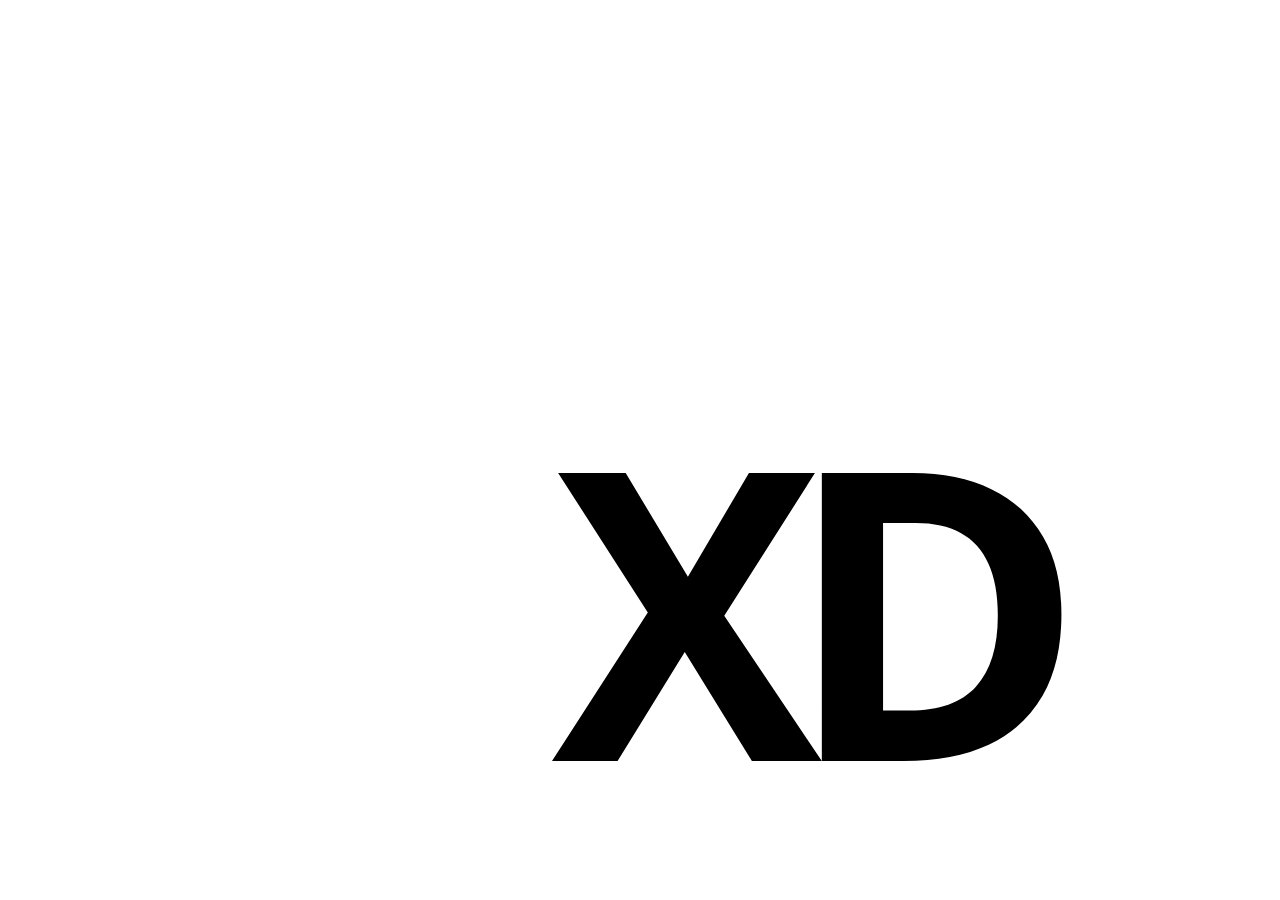
==== index.html @ 155a64f2 "landing page" ====
<!DOCTYPE html>
<html lang="en">
  <head>
    <meta charset="UTF-8" />
    <meta name="viewport" content="width=device-width, initial-scale=1.0" />
    <title>XD</title>
    <link rel="stylesheet" href="styles.css" />
    <script src="bounce.js" defer></script>
  </head>
  <body>
    <main class="page">
      <img
        class="xd"
        src="assets/XD.svg"
        width="162"
        height="92"
        alt="XD"
        decoding="async"
      />
    </main>
  </body>
</html>
---- styles.css ----
* {
  box-sizing: border-box;
}

html,
body {
  margin: 0;
  padding: 0;
}

body {
  min-height: 100vh;
  min-height: 100dvh;
  background: #fff;
}

.page {
  margin: 0;
  padding: 0;
  width: 100%;
  min-height: 100vh;
  min-height: 100dvh;
}

.xd {
  display: block;
  position: fixed;
  left: 0;
  top: 0;
  width: 40vw;
  max-width: 100%;
  max-height: 40vh;
  max-height: 40dvh;
  height: auto;
  visibility: hidden;
}

.xd.xd--ready {
  visibility: visible;
}
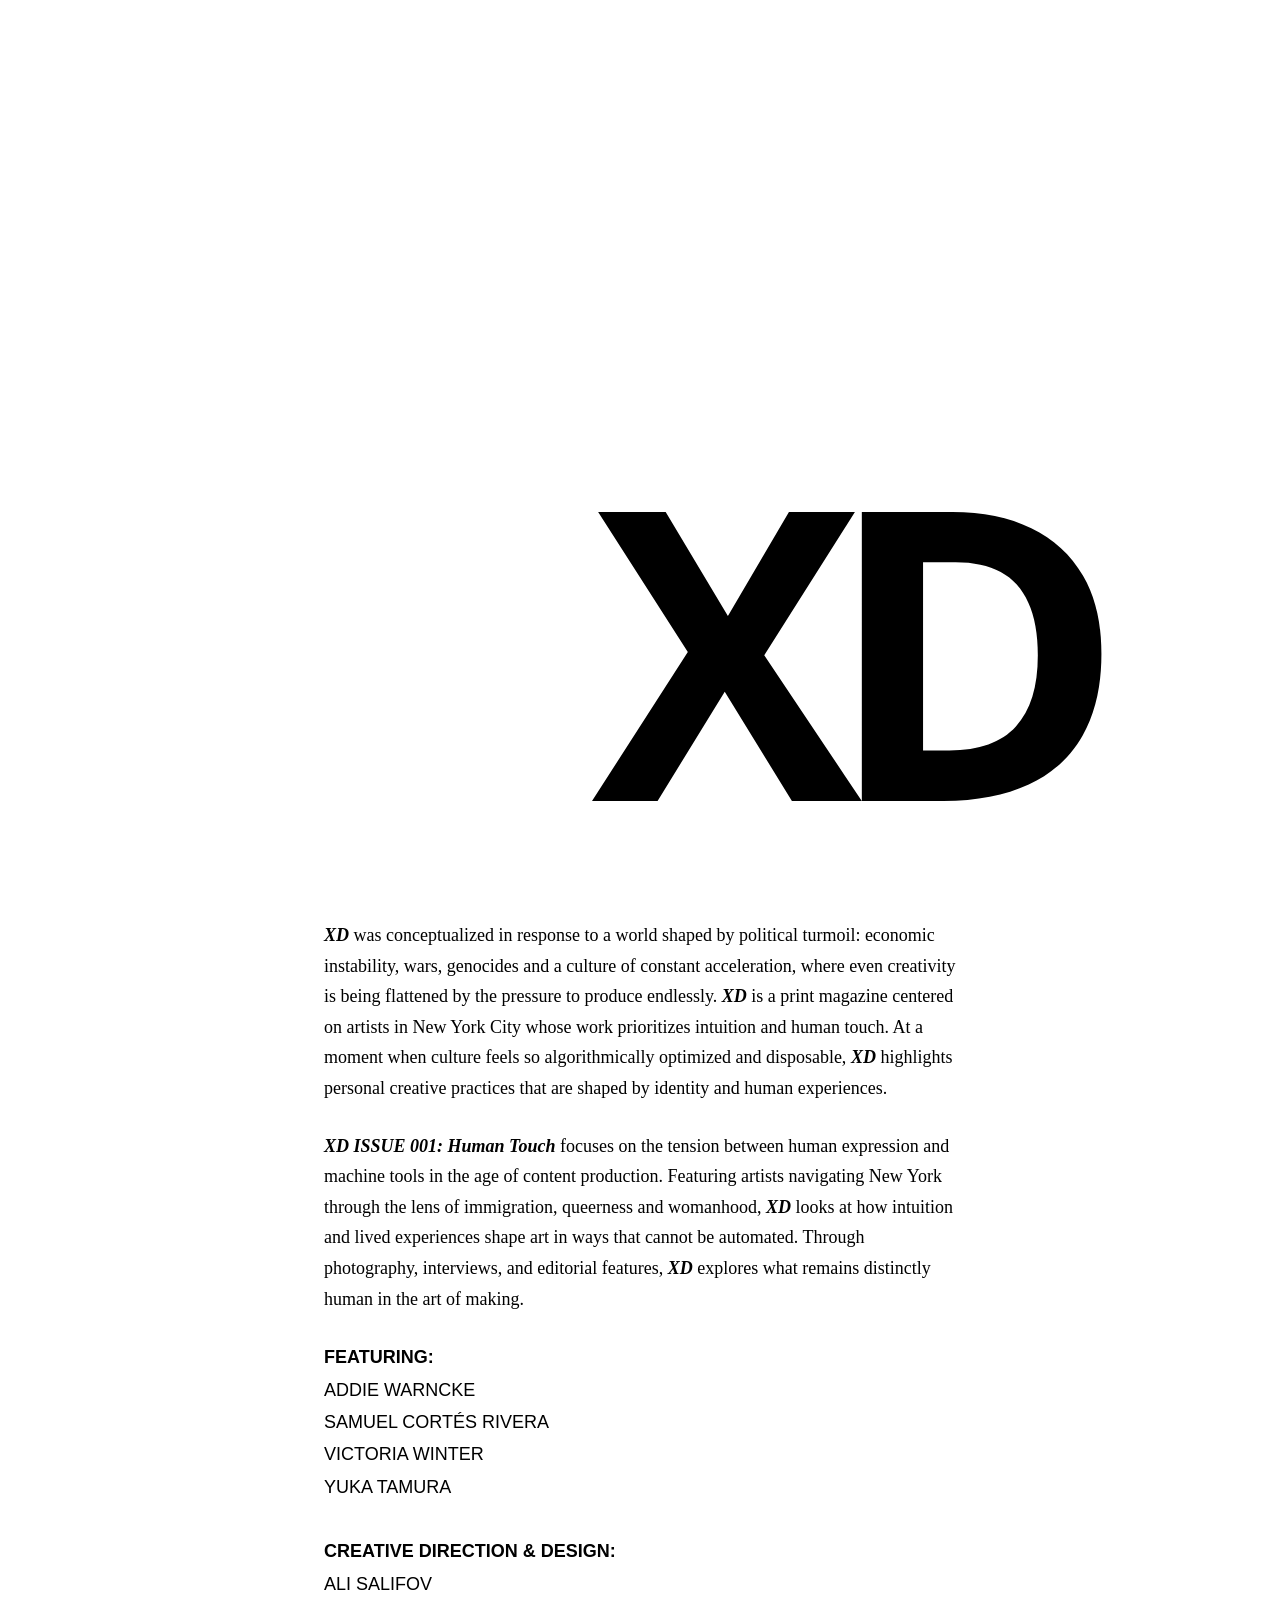
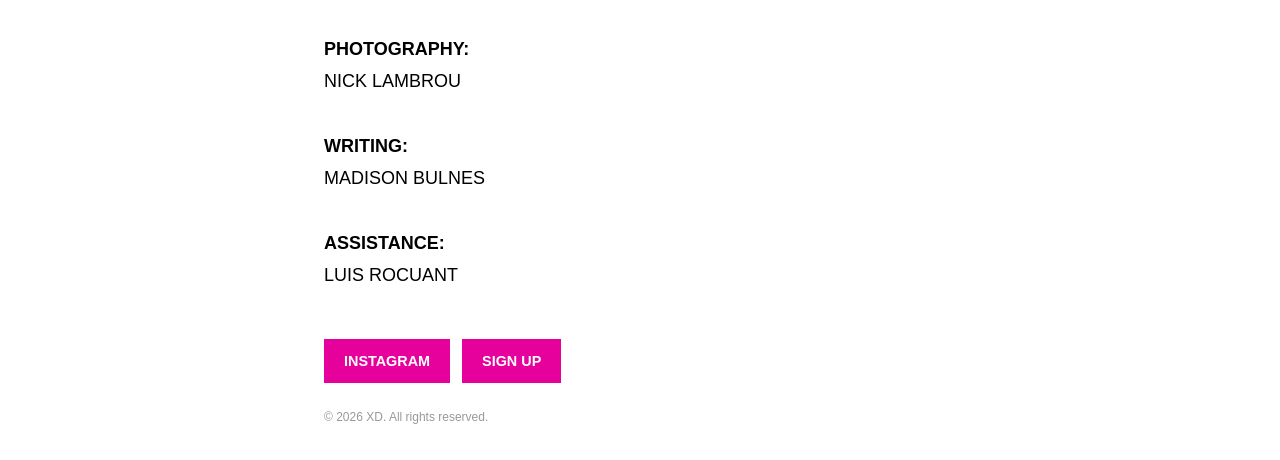
==== commit 672199c3: "update" ====
--- a/index.html
+++ b/index.html
@@ -18,5 +18,32 @@
         decoding="async"
       />
     </main>
-  </body>
+    <section class="about">
+      <p><strong><em>XD</em></strong> was conceptualized in response to a world shaped by political turmoil: economic instability, wars, genocides and a culture of constant acceleration, where even creativity is being flattened by the pressure to produce endlessly. <strong><em>XD</em></strong> is a print magazine centered on artists in New York City whose work prioritizes intuition and human touch. At a moment when culture feels so algorithmically optimized and disposable, <strong><em>XD</em></strong> highlights personal creative practices that are shaped by identity and human experiences.</p>
+      <p><strong><em>XD ISSUE 001: Human Touch</em></strong> focuses on the tension between human expression and machine tools in the age of content production. Featuring artists navigating New York through the lens of immigration, queerness and womanhood, <strong><em>XD</em></strong> looks at how intuition and lived experiences shape art in ways that cannot be automated. Through photography, interviews, and editorial features, <strong><em>XD</em></strong> explores what remains distinctly human in the art of making.</p>
+      <p class="credits">
+        <strong>FEATURING:</strong><br>
+        ADDIE WARNCKE<br>
+        SAMUEL CORTÉS RIVERA<br>
+        VICTORIA WINTER<br>
+        YUKA TAMURA<br>
+        <br>
+        <strong>CREATIVE DIRECTION &amp; DESIGN:</strong><br>
+        ALI SALIFOV<br>
+        <br>
+        <strong>PHOTOGRAPHY:</strong><br>
+        NICK LAMBROU<br>
+        <br>
+        <strong>WRITING:</strong><br>
+        MADISON BULNES<br>
+        <br>
+        <strong>ASSISTANCE:</strong><br>
+        LUIS ROCUANT
+      </p>
+      <footer class="footer">
+        <a class="btn" href="https://instagram.com/xdmagnyc" target="_blank" rel="noopener noreferrer">INSTAGRAM</a>
+        <a class="btn" href="signup/">SIGN UP</a>
+      </footer>
+      <p class="copyright">&copy; 2026 XD. All rights reserved.</p>
+    </section>
 </html>
--- a/styles.css
+++ b/styles.css
@@ -38,3 +38,63 @@
 .xd.xd--ready {
   visibility: visible;
 }
+
+.about {
+  position: relative;
+  background: #fff;
+  color: #000;
+  font-family: "Times New Roman", Times, serif;
+  font-size: 1.125rem;
+  line-height: 1.7;
+  max-width: 680px;
+  margin: 0 auto;
+  padding: 20px 24px 32px;
+}
+
+.about p {
+  margin: 0 0 1.5em;
+}
+
+.about p:last-child {
+  margin-bottom: 0;
+}
+
+.credits {
+  font-family: "Helvetica Neue", Helvetica, Arial, sans-serif;
+  font-size: 1.125rem;
+  line-height: 1.8;
+}
+
+.credits strong {
+  font-weight: 700;
+}
+
+.copyright {
+  font-family: "Helvetica Neue", Helvetica, Arial, sans-serif;
+  font-size: 0.75rem;
+  color: #999;
+  margin: 0;
+}
+
+.footer {
+  display: flex;
+  gap: 12px;
+  padding: 20px 0 0;
+  margin-bottom: 24px;
+}
+
+.btn {
+  display: inline-block;
+  background: #e6009c;
+  color: #fff;
+  font-family: "Helvetica Neue", Helvetica, Arial, sans-serif;
+  font-weight: 700;
+  font-size: 0.9rem;
+  text-decoration: none;
+  padding: 10px 20px;
+  border-radius: 0;
+}
+
+.btn:hover {
+  background: #000;
+}
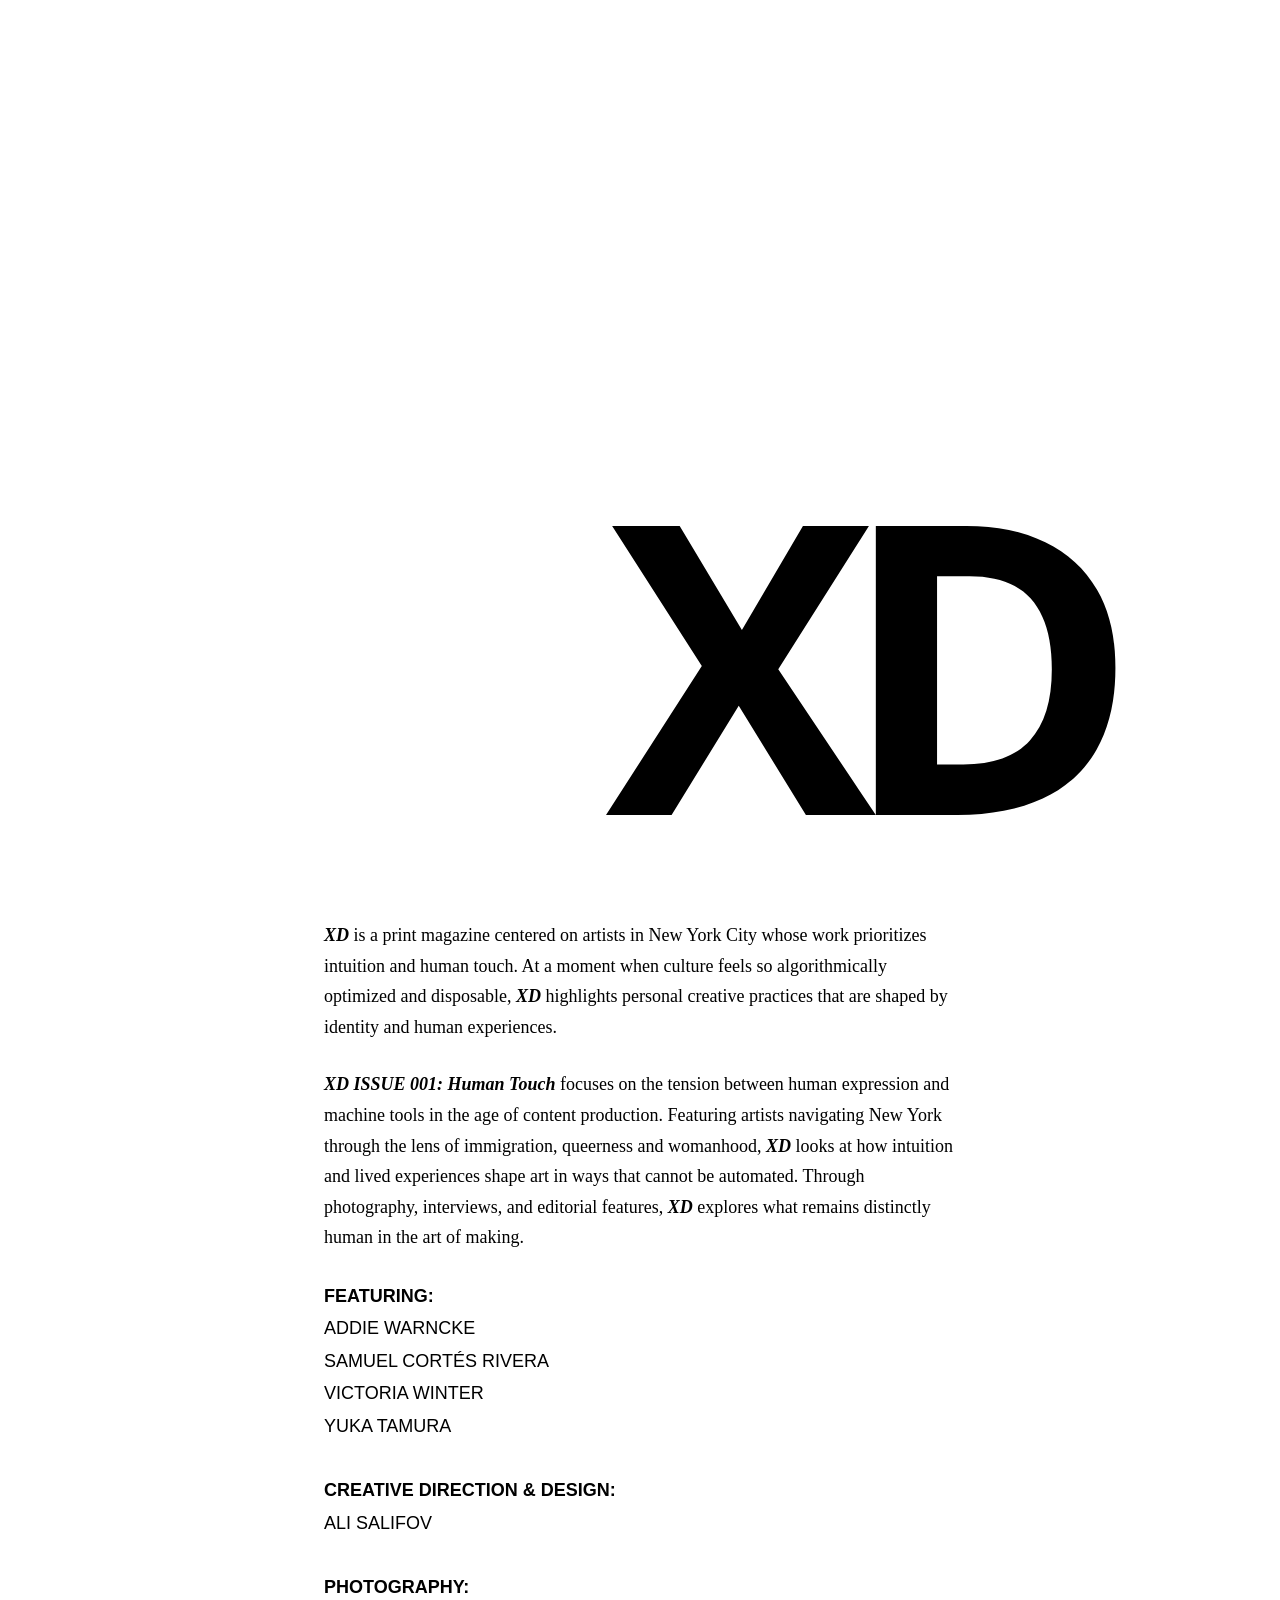
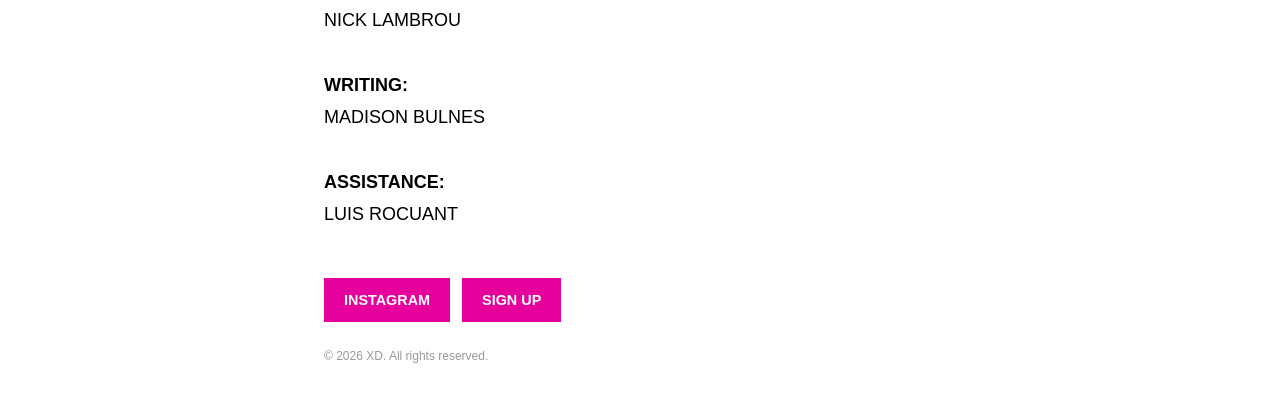
==== commit 91e342e9: "update" ====
--- a/index.html
+++ b/index.html
@@ -19,7 +19,7 @@
       />
     </main>
     <section class="about">
-      <p><strong><em>XD</em></strong> was conceptualized in response to a world shaped by political turmoil: economic instability, wars, genocides and a culture of constant acceleration, where even creativity is being flattened by the pressure to produce endlessly. <strong><em>XD</em></strong> is a print magazine centered on artists in New York City whose work prioritizes intuition and human touch. At a moment when culture feels so algorithmically optimized and disposable, <strong><em>XD</em></strong> highlights personal creative practices that are shaped by identity and human experiences.</p>
+      <p><strong><em>XD</em></strong> is a print magazine centered on artists in New York City whose work prioritizes intuition and human touch. At a moment when culture feels so algorithmically optimized and disposable, <strong><em>XD</em></strong> highlights personal creative practices that are shaped by identity and human experiences.</p>
       <p><strong><em>XD ISSUE 001: Human Touch</em></strong> focuses on the tension between human expression and machine tools in the age of content production. Featuring artists navigating New York through the lens of immigration, queerness and womanhood, <strong><em>XD</em></strong> looks at how intuition and lived experiences shape art in ways that cannot be automated. Through photography, interviews, and editorial features, <strong><em>XD</em></strong> explores what remains distinctly human in the art of making.</p>
       <p class="credits">
         <strong>FEATURING:</strong><br>
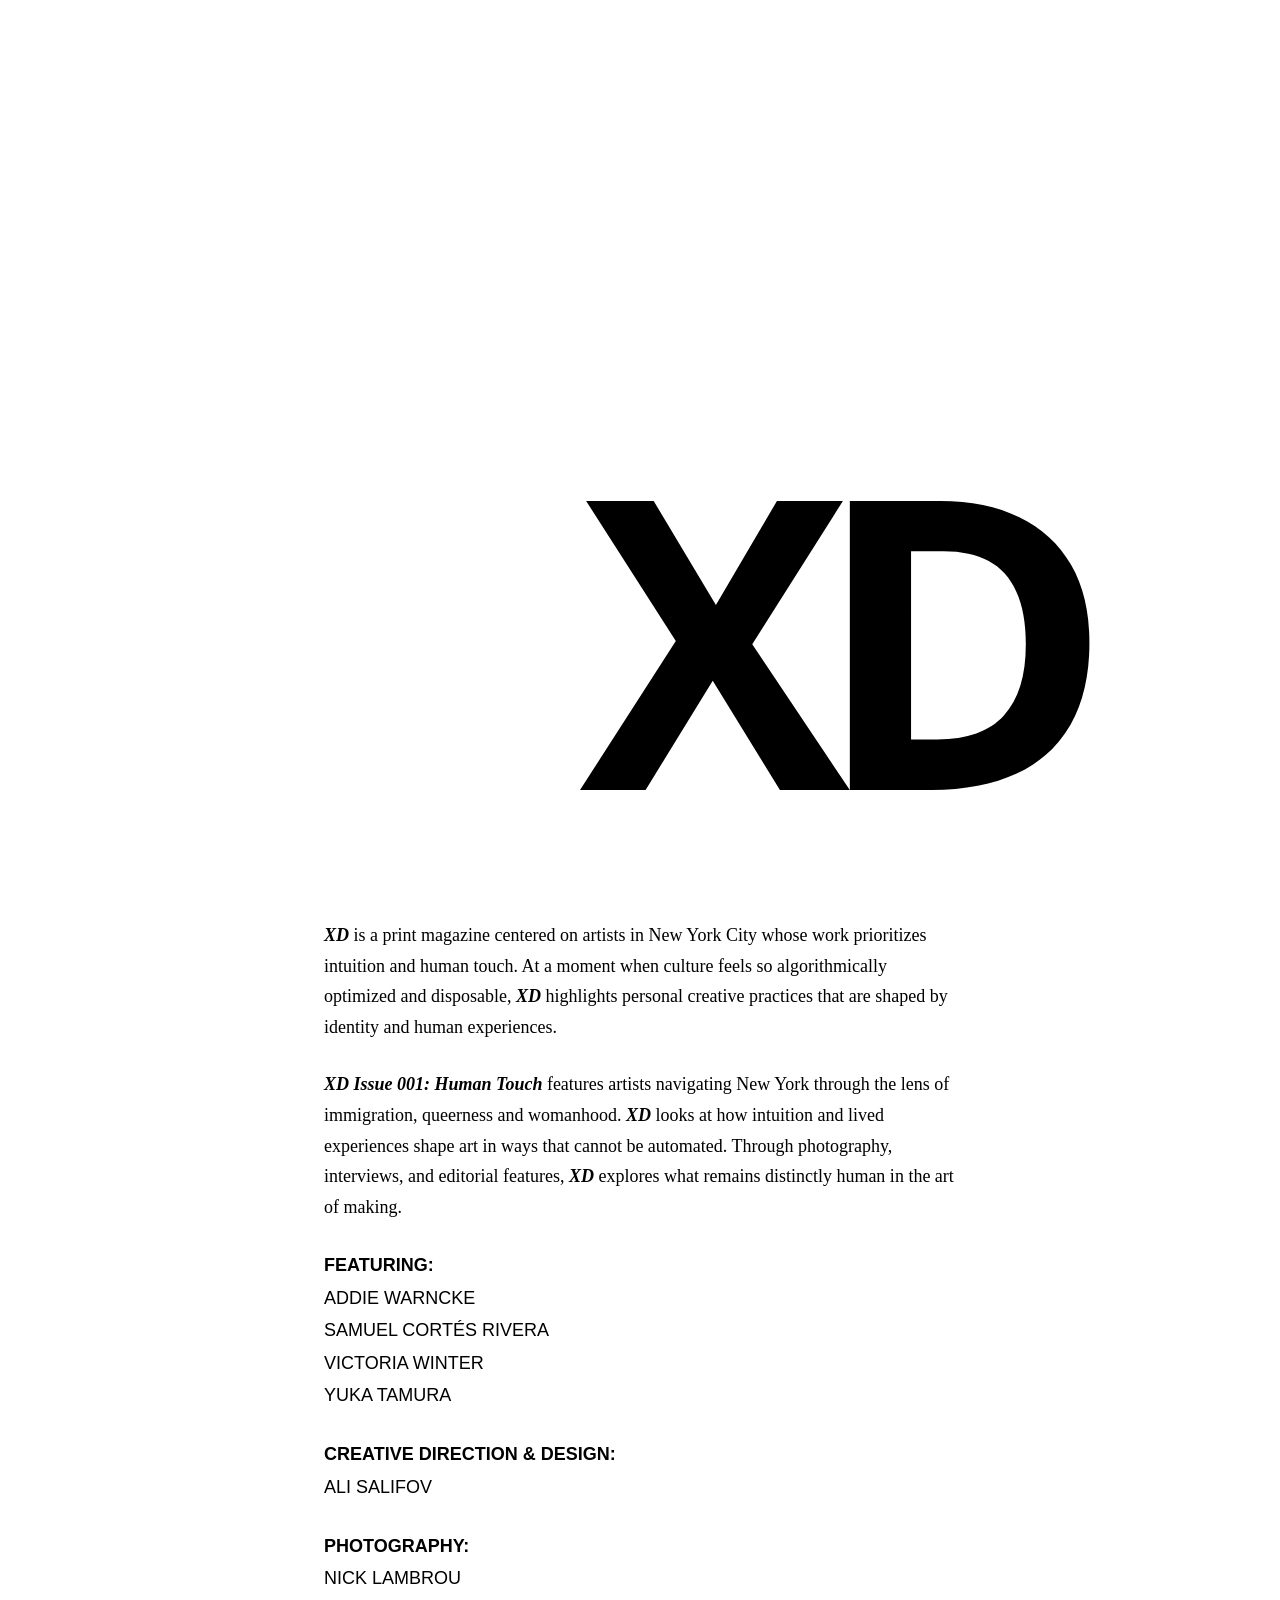
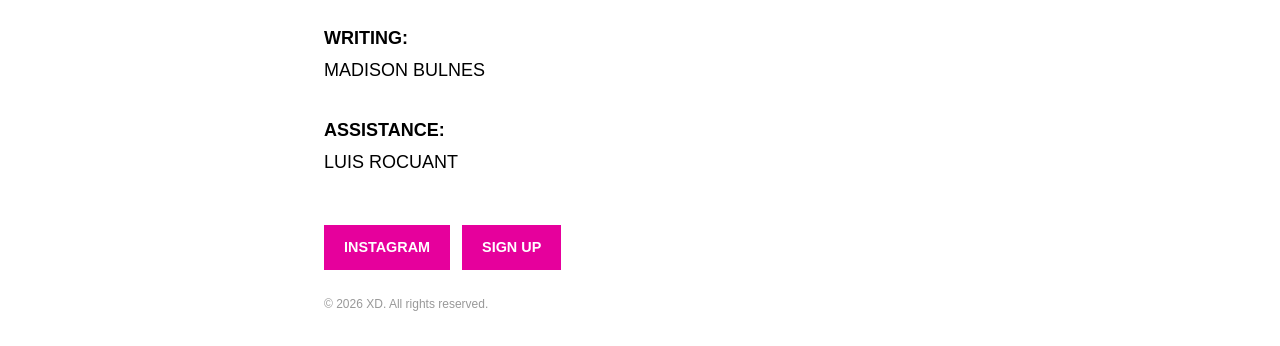
==== commit 55c60d44: "small tweaks" ====
--- a/index.html
+++ b/index.html
@@ -3,47 +3,125 @@
   <head>
     <meta charset="UTF-8" />
     <meta name="viewport" content="width=device-width, initial-scale=1.0" />
-    <title>XD</title>
+    <title>XD Magazine by Ali Salifov</title>
+    <meta
+      name="description"
+      content="XD Magazine is an independent New York print magazine by Ali Salifov featuring contemporary artists, photography, and editorial stories centered on human touch and identity."
+    />
+    <meta name="author" content="Ali Salifov" />
+    <meta name="robots" content="index, follow, max-image-preview:large" />
+    <link rel="canonical" href="https://xdmag.com/" />
+
+    <meta property="og:type" content="website" />
+    <meta property="og:site_name" content="XD Magazine" />
+    <meta property="og:title" content="XD Magazine by Ali Salifov" />
+    <meta
+      property="og:description"
+      content="Independent New York print magazine by Ali Salifov focused on artists, photography, and human-centered creative practice."
+    />
+    <meta property="og:url" content="https://xdmag.com/" />
+    <meta property="og:image" content="https://xdmag.com/assets/XD.svg" />
+
+    <meta name="twitter:card" content="summary_large_image" />
+    <meta name="twitter:title" content="XD Mag by Ali Salifov" />
+    <meta
+      name="twitter:description"
+      content="Independent New York print magazine by Ali Salifov focused on artists, photography, and human-centered creative practice."
+    />
+    <meta name="twitter:image" content="https://xdmag.com/assets/XD.svg" />
+
+    <script type="application/ld+json">
+      {
+        "@context": "https://schema.org",
+        "@graph": [
+          {
+            "@type": "WebSite",
+            "name": "XD Mag",
+            "url": "https://xdmag.com/",
+            "publisher": {
+              "@id": "https://xdmag.com/#organization"
+            }
+          },
+          {
+            "@type": "Organization",
+            "@id": "https://xdmag.com/#organization",
+            "name": "XD Mag",
+            "url": "https://xdmag.com/",
+            "founder": {
+              "@id": "https://xdmag.com/#person"
+            },
+            "sameAs": ["https://instagram.com/xdmagnyc"]
+          },
+          {
+            "@type": "Person",
+            "@id": "https://xdmag.com/#person",
+            "name": "Ali Salifov",
+            "jobTitle": "Creative Director and Designer",
+            "worksFor": {
+              "@id": "https://xdmag.com/#organization"
+            }
+          }
+        ]
+      }
+    </script>
     <link rel="stylesheet" href="styles.css" />
     <script src="bounce.js" defer></script>
   </head>
   <body>
-    <main class="page">
+    <header class="page" aria-label="XD Mag header">
+      <h1 class="sr-only">XD Mag by Ali Salifov</h1>
       <img
         class="xd"
         src="assets/XD.svg"
         width="162"
         height="92"
-        alt="XD"
+        alt="XD Mag logo"
         decoding="async"
       />
+    </header>
+
+    <main class="about" id="content">
+      <article>
+        <p><strong><em>XD</em></strong> is a print magazine centered on artists in New York City whose work prioritizes intuition and human touch. At a moment when culture feels so algorithmically optimized and disposable, <strong><em>XD</em></strong> highlights personal creative practices that are shaped by identity and human experiences.</p>
+
+        <p><strong><em>XD Issue 001: Human Touch</em></strong> features artists navigating New York through the lens of immigration, queerness and womanhood. <strong><em>XD</em></strong> looks at how intuition and lived experiences shape art in ways that cannot be automated. Through photography, interviews, and editorial features, <strong><em>XD</em></strong> explores what remains distinctly human in the art of making.</p>
+
+        <section class="credits" aria-labelledby="credits-title">
+          <h2 id="credits-title" class="sr-only">Contributors</h2>
+          <p>
+            <strong>Featuring:</strong><br />
+            Addie Warncke<br />
+            Samuel Cortés Rivera<br />
+            Victoria Winter<br />
+            Yuka Tamura
+          </p>
+          <p>
+            <strong>Creative Direction &amp; Design:</strong><br />
+            Ali Salifov
+          </p>
+          <p>
+            <strong>Photography:</strong><br />
+            Nick Lambrou
+          </p>
+          <p>
+            <strong>Writing:</strong><br />
+            Madison Bulnes
+          </p>
+          <p>
+            <strong>Assistance:</strong><br />
+            Luis Rocuant
+          </p>
+        </section>
+      </article>
+
+      <nav class="footer" aria-label="Primary links">
+        <a class="btn" href="https://instagram.com/xdmagnyc" target="_blank" rel="noopener noreferrer">Instagram</a>
+        <a class="btn" href="signup/">Sign Up</a>
+      </nav>
+
+      <footer>
+        <p class="copyright">&copy; 2026 XD. All rights reserved.</p>
+      </footer>
     </main>
-    <section class="about">
-      <p><strong><em>XD</em></strong> is a print magazine centered on artists in New York City whose work prioritizes intuition and human touch. At a moment when culture feels so algorithmically optimized and disposable, <strong><em>XD</em></strong> highlights personal creative practices that are shaped by identity and human experiences.</p>
-      <p><strong><em>XD ISSUE 001: Human Touch</em></strong> focuses on the tension between human expression and machine tools in the age of content production. Featuring artists navigating New York through the lens of immigration, queerness and womanhood, <strong><em>XD</em></strong> looks at how intuition and lived experiences shape art in ways that cannot be automated. Through photography, interviews, and editorial features, <strong><em>XD</em></strong> explores what remains distinctly human in the art of making.</p>
-      <p class="credits">
-        <strong>FEATURING:</strong><br>
-        ADDIE WARNCKE<br>
-        SAMUEL CORTÉS RIVERA<br>
-        VICTORIA WINTER<br>
-        YUKA TAMURA<br>
-        <br>
-        <strong>CREATIVE DIRECTION &amp; DESIGN:</strong><br>
-        ALI SALIFOV<br>
-        <br>
-        <strong>PHOTOGRAPHY:</strong><br>
-        NICK LAMBROU<br>
-        <br>
-        <strong>WRITING:</strong><br>
-        MADISON BULNES<br>
-        <br>
-        <strong>ASSISTANCE:</strong><br>
-        LUIS ROCUANT
-      </p>
-      <footer class="footer">
-        <a class="btn" href="https://instagram.com/xdmagnyc" target="_blank" rel="noopener noreferrer">INSTAGRAM</a>
-        <a class="btn" href="signup/">SIGN UP</a>
-      </footer>
-      <p class="copyright">&copy; 2026 XD. All rights reserved.</p>
-    </section>
+  </body>
 </html>
--- a/styles.css
+++ b/styles.css
@@ -19,7 +19,7 @@
   padding: 0;
   width: 100%;
   min-height: 100vh;
-  min-height: 100dvh;
+  min-height: 100svh;
 }
 
 .xd {
@@ -55,14 +55,34 @@
   margin: 0 0 1.5em;
 }
 
+.about h2 {
+  margin: 0 0 0.6em;
+  font-size: 1.3rem;
+  line-height: 1.3;
+}
+
 .about p:last-child {
   margin-bottom: 0;
+}
+
+.sr-only {
+  position: absolute;
+  width: 1px;
+  height: 1px;
+  padding: 0;
+  margin: -1px;
+  overflow: hidden;
+  clip: rect(0, 0, 0, 0);
+  white-space: nowrap;
+  border: 0;
 }
 
 .credits {
   font-family: "Helvetica Neue", Helvetica, Arial, sans-serif;
   font-size: 1.125rem;
   line-height: 1.8;
+  text-transform: uppercase;
+  margin-bottom: 1.5em;
 }
 
 .credits strong {
@@ -90,6 +110,7 @@
   font-family: "Helvetica Neue", Helvetica, Arial, sans-serif;
   font-weight: 700;
   font-size: 0.9rem;
+  text-transform: uppercase;
   text-decoration: none;
   padding: 10px 20px;
   border-radius: 0;
@@ -98,3 +119,11 @@
 .btn:hover {
   background: #000;
 }
+
+@media (max-width: 600px) {
+  .about {
+    margin: 0 16px;
+    padding-left: 16px;
+    padding-right: 16px;
+  }
+}
